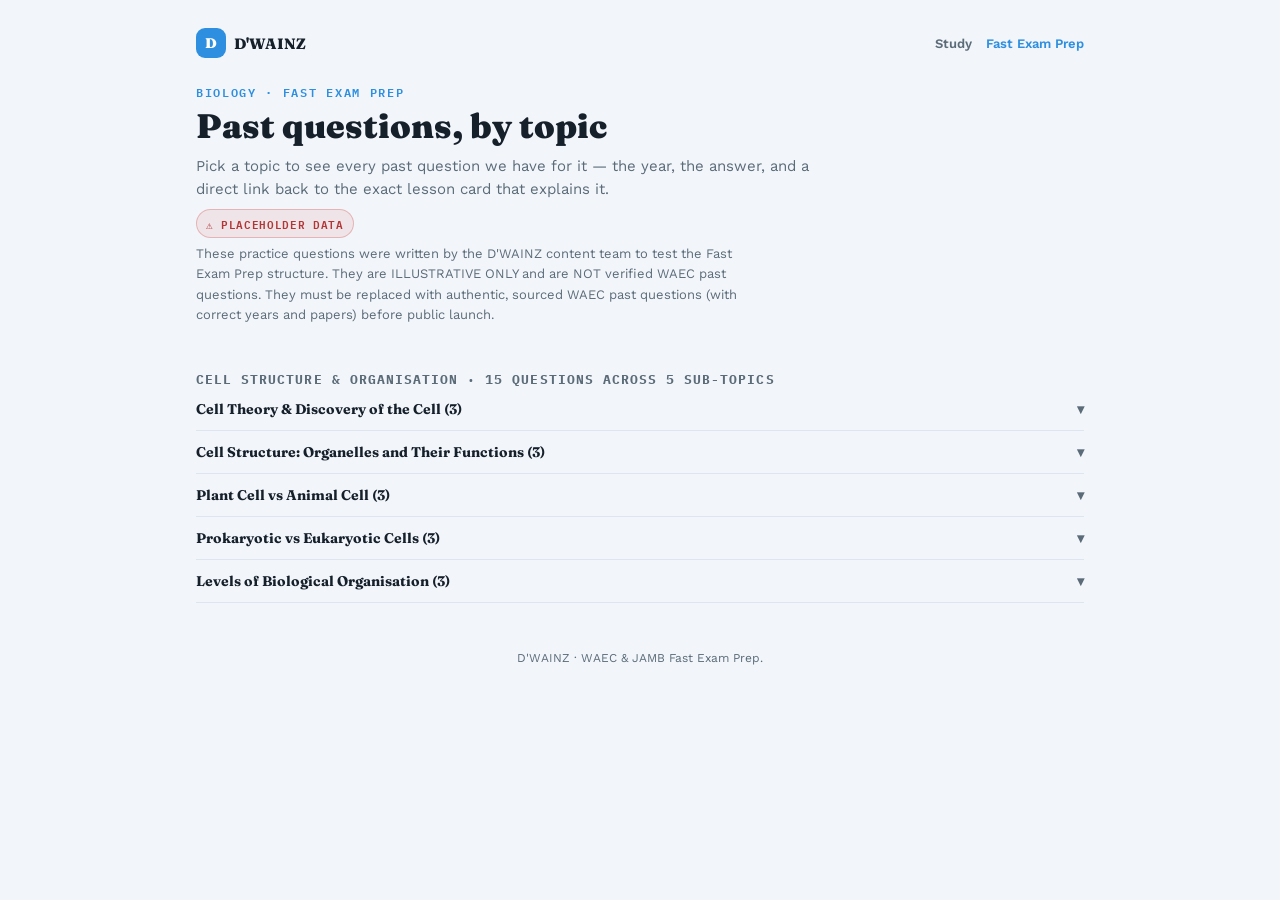
==== waec-prep-app/src/app/fast-prep.html @ 1f8e7e4d "Add Phase 1 WAEC/JAMB exam-prep app pilot (Biology: Cell Structure & Organisation) Real, data-driven" ====
<!doctype html>
<html lang="en">
<head>
<meta charset="utf-8">
<meta name="viewport" content="width=device-width, initial-scale=1, viewport-fit=cover">
<title>Fast Exam Prep — D'WAINZ</title>
<link rel="preconnect" href="https://fonts.googleapis.com">
<link rel="stylesheet" href="https://fonts.googleapis.com/css2?family=Fraunces:opsz,wght@9..144,600;9..144,900&family=Work+Sans:wght@400;500;600&family=IBM+Plex+Mono:wght@500;600&display=swap">
<link rel="stylesheet" href="shared.css">
</head>
<body>
<div class="dw-shell">
  <div class="dw-topbar">
    <a class="dw-brand" href="index.html"><span class="mark">D</span><span class="name">D'WAINZ</span></a>
    <nav class="dw-nav">
      <a href="index.html">Study</a>
      <a href="fast-prep.html" class="active">Fast Exam Prep</a>
    </nav>
  </div>

  <div class="dw-hero">
    <div class="dw-eyebrow" id="subjectLabel">Fast Exam Prep</div>
    <h1 class="dw-h1">Past questions, by topic</h1>
    <p class="dw-lede">Pick a topic to see every past question we have for it — the year, the answer, and a direct link back to the exact lesson card that explains it.</p>
    <div id="placeholderBanner" hidden>
      <span class="dw-badge placeholder">⚠ Placeholder data</span>
      <p class="dw-lede" style="margin-top:6px; font-size:13px;" id="placeholderText"></p>
    </div>
  </div>

  <div id="content"></div>

  <div class="dw-footer">D'WAINZ · WAEC &amp; JAMB Fast Exam Prep.</div>
</div>

<script src="shared.js"></script>
<script>
  var subjectId = Dwainz.qs('subject') || 'biology';
  var focusTopicId = Dwainz.qs('topic');

  Promise.all([Dwainz.loadSubject(subjectId), Dwainz.loadPastQuestions(subjectId)]).then(function (results) {
    var subjectData = results[0], pastData = results[1];
    document.getElementById('subjectLabel').textContent = subjectData.subjectTitle + ' · Fast Exam Prep';

    if (pastData.placeholder) {
      document.getElementById('placeholderBanner').hidden = false;
      document.getElementById('placeholderText').textContent = pastData.disclaimer;
    }

    var content = document.getElementById('content');

    subjectData.topics.forEach(function (topic) {
      var topicQs = pastData.topics[topic.id];
      if (!topicQs) return; // no past-question bank for this topic yet

      var topicWrap = document.createElement('div');
      topicWrap.style.marginTop = '18px';
      var totalQCount = Object.keys(topicQs).reduce(function (n, k) { return n + topicQs[k].length; }, 0);
      topicWrap.innerHTML = '<p class="dw-section-title">' + topic.title + ' · ' + totalQCount + ' questions across ' + Object.keys(topicQs).length + ' sub-topics</p>';

      topic.subtopics.forEach(function (sub) {
        var qs = topicQs[sub.id];
        if (!qs || !qs.length) return;

        var details = document.createElement('details');
        details.className = 'dw-accordion';
        details.id = sub.id;
        if (focusTopicId === topic.id) details.open = true;

        var summary = document.createElement('summary');
        summary.textContent = sub.title + ' (' + qs.length + ')';
        details.appendChild(summary);

        qs.forEach(function (q) {
          var card = document.createElement('div');
          card.className = 'dw-qcard';
          var optionsHtml = q.options.map(function (opt, i) {
            var letter = String.fromCharCode(65 + i);
            var isCorrect = letter === q.answer;
            return '<div class="opt' + (isCorrect ? ' correct' : '') + '">' + letter + '. ' + opt + (isCorrect ? ' ✓' : '') + '</div>';
          }).join('');
          var refCard = q.ref && q.ref.card;
          var reviewHref = 'study.html?subject=' + subjectId + '&topic=' + topic.id + '&subtopic=' + sub.id + '&card=' + refCard + '&from=fastprep';
          card.innerHTML =
            '<div class="qmeta"><span>' + q.year + '</span><span>' + (q.paper || '') + '</span></div>' +
            '<p class="qtext">' + q.question + '</p>' +
            '<div class="opts">' + optionsHtml + '</div>' +
            '<details><summary>Show explanation</summary><p class="explain">' + q.explanation + '</p></details>' +
            (refCard ? '<a class="reviewlink" href="' + reviewHref + '">→ Review the lesson card that explains this</a>' : '');
          details.appendChild(card);
        });

        topicWrap.appendChild(details);
      });

      content.appendChild(topicWrap);
    });

    if (window.location.hash) {
      var target = document.getElementById(window.location.hash.slice(1));
      if (target) { target.open = true; target.scrollIntoView({ behavior: 'smooth', block: 'start' }); }
    }
  }).catch(function (err) {
    document.getElementById('content').textContent = 'Could not load exam prep data.';
    console.error(err);
  });
</script>
</body>
</html>
---- waec-prep-app/src/app/shared.css ----
:root{
  --bg:#F2F6FA; --surface:#FFFFFF; --border:#DCE6EF;
  --ink:#16202B; --dim:#5B6B78;
  --accent:#2E8FE0; --accent-ink:#FFFFFF;
  --good:#12946B; --bad:#D14343;
}
*{box-sizing:border-box;}
html{-webkit-text-size-adjust:100%; text-size-adjust:100%;}
body{
  max-width:100vw; overflow-x:hidden; min-height:100vh;
  margin:0; background:var(--bg); color:var(--ink);
  font-family:"Work Sans",system-ui,sans-serif;
}
a{color:var(--accent);}

.dw-shell{max-width:920px; margin:0 auto; padding:28px 16px 64px; display:flex; flex-direction:column; gap:28px;}

.dw-topbar{display:flex; align-items:center; justify-content:space-between; gap:12px; flex-wrap:wrap;}
.dw-brand{display:flex; align-items:center; gap:8px; text-decoration:none; color:var(--ink);}
.dw-brand .mark{width:30px; height:30px; border-radius:9px; background:var(--accent); color:#fff; display:flex; align-items:center; justify-content:center; font:900 14px "Fraunces",serif;}
.dw-brand .name{font:800 15px "Fraunces",serif;}
.dw-nav{display:flex; gap:14px; font:600 13px "Work Sans"; flex-wrap:wrap;}
.dw-nav a{color:var(--dim); text-decoration:none;}
.dw-nav a.active, .dw-nav a:hover{color:var(--accent);}

.dw-crumbs{font:600 11px "IBM Plex Mono",monospace; letter-spacing:.06em; text-transform:uppercase; color:var(--dim); display:flex; gap:6px; flex-wrap:wrap;}
.dw-crumbs a{color:var(--dim); text-decoration:none;}
.dw-crumbs a:hover{color:var(--accent);}

.dw-hero{display:flex; flex-direction:column; gap:8px;}
.dw-eyebrow{font:600 12px/1 "IBM Plex Mono",monospace; letter-spacing:.14em; text-transform:uppercase; color:var(--accent);}
.dw-h1{font:900 clamp(24px,5vw,34px)/1.2 "Fraunces",serif; margin:0; text-wrap:balance;}
.dw-lede{margin:0; color:var(--dim); font-size:15px; line-height:1.55; max-width:70ch;}

.dw-badge{display:inline-flex; align-items:center; gap:5px; font:600 11px "IBM Plex Mono",monospace; letter-spacing:.06em; text-transform:uppercase; padding:4px 9px; border-radius:20px;}
.dw-badge.placeholder{background:rgba(209,67,67,.1); color:#B23636; border:1px solid rgba(209,67,67,.3);}
.dw-badge.live{background:rgba(18,148,107,.12); color:var(--good); border:1px solid rgba(18,148,107,.3);}
.dw-badge.soon{background:rgba(91,107,120,.1); color:var(--dim); border:1px solid rgba(91,107,120,.25);}

.dw-grid{display:grid; grid-template-columns:repeat(auto-fill, minmax(240px,1fr)); gap:14px;}

.dw-card{
  background:var(--surface); border:1px solid var(--border); border-radius:16px; padding:18px;
  display:flex; flex-direction:column; gap:8px; text-decoration:none; color:var(--ink);
  box-shadow:0 10px 26px -18px rgba(30,80,140,.35); transition:transform .15s, box-shadow .15s;
}
.dw-card:hover{transform:translateY(-2px); box-shadow:0 16px 32px -16px rgba(30,80,140,.4);}
.dw-card h3{margin:0; font:700 17px "Fraunces",serif;}
.dw-card p{margin:0; font-size:13px; color:var(--dim); line-height:1.5;}
.dw-card .meta{font:600 10.5px "IBM Plex Mono",monospace; letter-spacing:.06em; text-transform:uppercase; color:var(--dim); display:flex; gap:8px; align-items:center; flex-wrap:wrap;}
.dw-card.disabled{opacity:.55; pointer-events:none;}

.dw-progress-track{width:100%; height:6px; border-radius:4px; background:rgba(30,80,140,.12); overflow:hidden;}
.dw-progress-fill{height:100%; background:var(--accent); border-radius:4px;}

.dw-section-title{font:800 13px "IBM Plex Mono",monospace; letter-spacing:.08em; text-transform:uppercase; color:var(--dim); margin:0;}

.dw-list{display:flex; flex-direction:column; gap:10px;}
.dw-row{
  background:var(--surface); border:1px solid var(--border); border-radius:14px; padding:14px 16px;
  display:flex; align-items:center; justify-content:space-between; gap:12px; text-decoration:none; color:var(--ink);
}
.dw-row:hover{border-color:var(--accent);}
.dw-row .title{font:700 14px "Work Sans"; display:flex; align-items:center; gap:8px;}
.dw-row .check{color:var(--good); font-size:15px;}
.dw-row .arrow{color:var(--dim);}

.dw-panel{background:var(--surface); border:1px solid var(--border); border-radius:16px; padding:18px; display:flex; flex-direction:column; gap:12px;}

.dw-accordion summary{cursor:pointer; font:700 14px "Fraunces",serif; padding:6px 0; list-style:none; display:flex; align-items:center; justify-content:space-between; gap:8px;}
.dw-accordion summary::-webkit-details-marker{display:none;}
.dw-accordion summary::after{content:'\25BE'; color:var(--dim); transition:transform .15s;}
.dw-accordion[open] summary::after{transform:rotate(180deg);}
.dw-accordion{border-bottom:1px solid var(--border); padding:6px 0;}

.dw-qcard{border:1px solid var(--border); border-radius:12px; padding:14px; display:flex; flex-direction:column; gap:8px; margin:10px 0;}
.dw-qcard .qmeta{font:600 10.5px "IBM Plex Mono",monospace; letter-spacing:.06em; text-transform:uppercase; color:var(--dim); display:flex; gap:10px; flex-wrap:wrap;}
.dw-qcard .qtext{font:700 14px "Work Sans"; margin:0;}
.dw-qcard .opts{display:flex; flex-direction:column; gap:4px; font-size:13px; color:var(--ink);}
.dw-qcard .opts .opt.correct{color:var(--good); font-weight:700;}
.dw-qcard details{margin-top:4px;}
.dw-qcard summary{cursor:pointer; font:600 12px "Work Sans"; color:var(--accent);}
.dw-qcard .explain{font-size:13px; color:var(--dim); margin:6px 0 0; line-height:1.5;}
.dw-qcard .reviewlink{font:600 12px "Work Sans"; text-decoration:none; margin-top:2px; display:inline-block;}

.dw-reelroot{padding:12px 0 8px;}
.dw-reelroot .intro{max-width:640px; margin:0 auto 18px; text-align:center; display:flex; flex-direction:column; gap:8px;}
.dw-reelroot .intro p{margin:0; color:var(--dim); font-size:14px; line-height:1.55;}

.dw-footer{color:var(--dim); font-size:12px; text-align:center; padding:20px 0 0;}

.dw-cert-inline{
  position:relative; overflow:hidden; border:1.5px solid var(--accent); border-radius:14px;
  padding:26px 20px; text-align:center; background:#FBFDFF; max-width:480px; margin:0 auto;
}
.dw-cert-inline .wm{position:absolute; inset:0; display:flex; align-items:center; justify-content:center; font:900 46px "Fraunces",serif; color:rgba(46,143,224,.1); transform:rotate(-18deg); white-space:nowrap; pointer-events:none;}
.dw-cert-inline .inner{position:relative; z-index:1; display:flex; flex-direction:column; align-items:center; gap:6px;}
.dw-cert-inline .seal{font-size:28px;}
.dw-cert-inline .title{font:800 20px "Fraunces",serif; margin:2px 0 0;}
.dw-cert-inline input{background:transparent; border:none; border-bottom:1px solid var(--accent); text-align:center; font:700 18px "Fraunces",serif; color:var(--accent); padding:4px 2px; width:80%;}
.dw-cert-inline input:focus{outline:none;}
.dw-cert-inline .program{font:700 14px "Work Sans"; margin-top:2px;}
.dw-cert-inline .line{margin:0; font-size:12px; color:var(--dim);}
.dw-cert-inline .byline{margin-top:14px; letter-spacing:.14em; text-transform:uppercase; font:600 10px "IBM Plex Mono",monospace; color:var(--accent);}

@media print{
  .dw-topbar, .dw-crumbs, .dw-footer, .dw-cert-actions{display:none !important;}
}
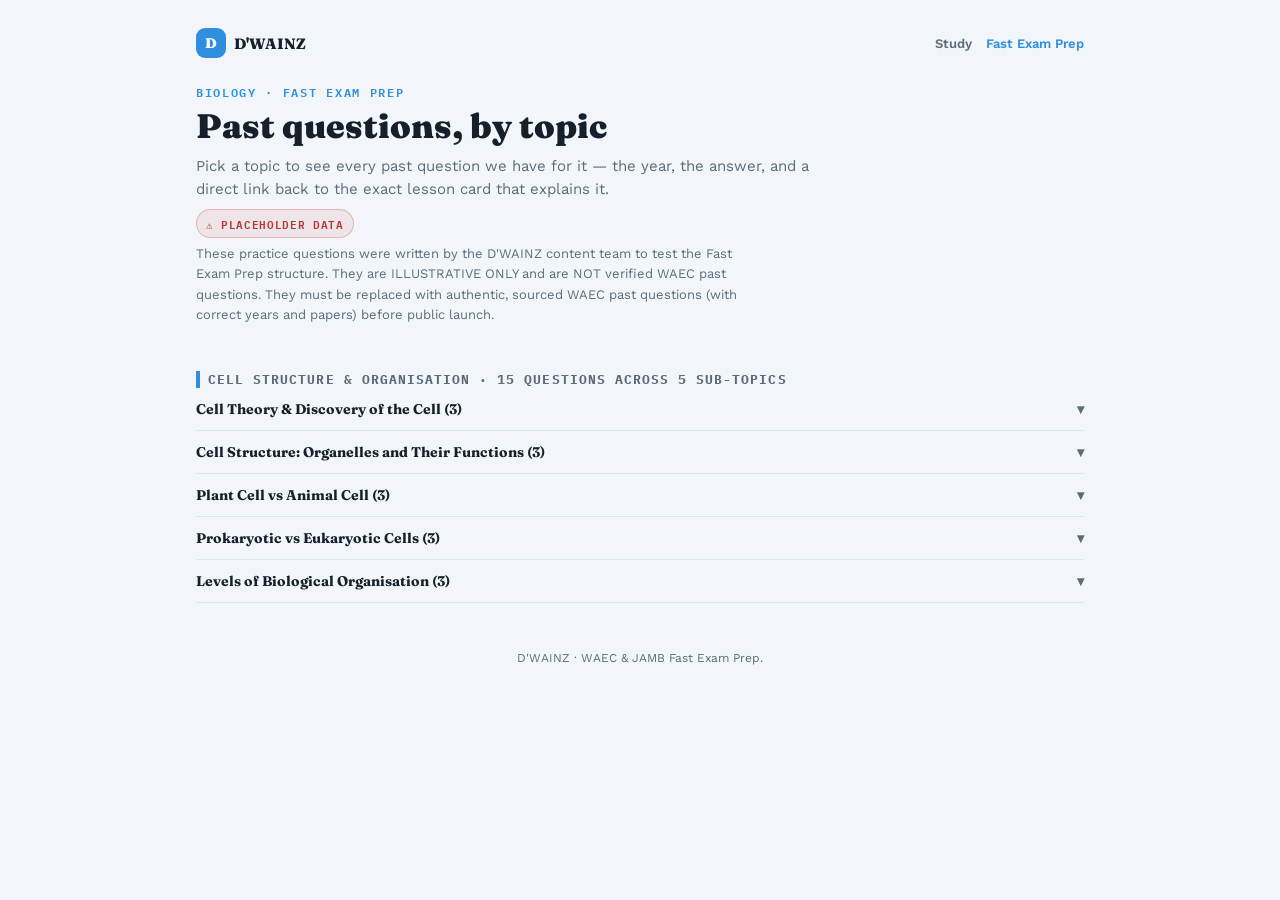
==== commit daa73d07: "Fix WAEC pilot UX: real breadcrumb drill-down, transport buttons, honest fast-prep - Add subject.htm" ====
--- a/waec-prep-app/src/app/fast-prep.html
+++ b/waec-prep-app/src/app/fast-prep.html
@@ -55,8 +55,10 @@
 
       var topicWrap = document.createElement('div');
       topicWrap.style.marginTop = '18px';
+      var tColor = Dwainz.topicColor(subjectData.topics.indexOf(topic));
+      topicWrap.style.setProperty('--topic-accent', tColor.accent);
       var totalQCount = Object.keys(topicQs).reduce(function (n, k) { return n + topicQs[k].length; }, 0);
-      topicWrap.innerHTML = '<p class="dw-section-title">' + topic.title + ' · ' + totalQCount + ' questions across ' + Object.keys(topicQs).length + ' sub-topics</p>';
+      topicWrap.innerHTML = '<p class="dw-section-title" style="border-left:4px solid ' + tColor.accent + '; padding-left:8px;">' + topic.title + ' · ' + totalQCount + ' questions across ' + Object.keys(topicQs).length + ' sub-topics</p>';
 
       topic.subtopics.forEach(function (sub) {
         var qs = topicQs[sub.id];
@@ -74,18 +76,20 @@
         qs.forEach(function (q) {
           var card = document.createElement('div');
           card.className = 'dw-qcard';
+          card.style.setProperty('--topic-accent', tColor.accent);
+          var correctIdx = q.answer.charCodeAt(0) - 65;
           var optionsHtml = q.options.map(function (opt, i) {
             var letter = String.fromCharCode(65 + i);
-            var isCorrect = letter === q.answer;
-            return '<div class="opt' + (isCorrect ? ' correct' : '') + '">' + letter + '. ' + opt + (isCorrect ? ' ✓' : '') + '</div>';
+            return '<button type="button" class="opt" data-idx="' + i + '">' + letter + '. ' + opt + '</button>';
           }).join('');
           var refCard = q.ref && q.ref.card;
           var reviewHref = 'study.html?subject=' + subjectId + '&topic=' + topic.id + '&subtopic=' + sub.id + '&card=' + refCard + '&from=fastprep';
           card.innerHTML =
             '<div class="qmeta"><span>' + q.year + '</span><span>' + (q.paper || '') + '</span></div>' +
             '<p class="qtext">' + q.question + '</p>' +
-            '<div class="opts">' + optionsHtml + '</div>' +
-            '<details><summary>Show explanation</summary><p class="explain">' + q.explanation + '</p></details>' +
+            '<p class="attempt-hint">Tap an option to answer</p>' +
+            '<div class="opts" data-correct="' + correctIdx + '">' + optionsHtml + '</div>' +
+            '<details class="explain-details" data-locked="1"><summary>🔒 Answer first to unlock the explanation</summary><p class="explain">' + q.explanation + '</p></details>' +
             (refCard ? '<a class="reviewlink" href="' + reviewHref + '">→ Review the lesson card that explains this</a>' : '');
           details.appendChild(card);
         });
@@ -100,6 +104,31 @@
       var target = document.getElementById(window.location.hash.slice(1));
       if (target) { target.open = true; target.scrollIntoView({ behavior: 'smooth', block: 'start' }); }
     }
+
+    content.addEventListener('click', function (e) {
+      var btn = e.target.closest('.dw-qcard .opts .opt');
+      if (!btn) return;
+      var group = btn.closest('.opts');
+      if (group.dataset.answered) return;
+      group.dataset.answered = '1';
+      var correctIdx = parseInt(group.dataset.correct, 10);
+      var chosenIdx = parseInt(btn.dataset.idx, 10);
+      var hint = group.previousElementSibling;
+      if (hint && hint.classList.contains('attempt-hint')) {
+        hint.textContent = chosenIdx === correctIdx ? 'Correct ✓' : 'Not quite — correct answer highlighted';
+      }
+      Array.prototype.forEach.call(group.querySelectorAll('.opt'), function (o, i) {
+        o.disabled = true;
+        if (i === correctIdx) o.classList.add('correct');
+      });
+      if (chosenIdx !== correctIdx) btn.classList.add('wrong');
+
+      var details = group.closest('.dw-qcard').querySelector('.explain-details');
+      if (details) {
+        details.removeAttribute('data-locked');
+        details.querySelector('summary').textContent = 'Show explanation';
+      }
+    });
   }).catch(function (err) {
     document.getElementById('content').textContent = 'Could not load exam prep data.';
     console.error(err);
--- a/waec-prep-app/src/app/shared.css
+++ b/waec-prep-app/src/app/shared.css
@@ -40,7 +40,7 @@
 .dw-grid{display:grid; grid-template-columns:repeat(auto-fill, minmax(240px,1fr)); gap:14px;}
 
 .dw-card{
-  background:var(--surface); border:1px solid var(--border); border-radius:16px; padding:18px;
+  background:var(--surface); border:1px solid var(--border); border-left:4px solid var(--topic-accent, var(--border)); border-radius:16px; padding:18px;
   display:flex; flex-direction:column; gap:8px; text-decoration:none; color:var(--ink);
   box-shadow:0 10px 26px -18px rgba(30,80,140,.35); transition:transform .15s, box-shadow .15s;
 }
@@ -57,10 +57,10 @@
 
 .dw-list{display:flex; flex-direction:column; gap:10px;}
 .dw-row{
-  background:var(--surface); border:1px solid var(--border); border-radius:14px; padding:14px 16px;
+  background:var(--surface); border:1px solid var(--border); border-left:4px solid var(--topic-accent, var(--border)); border-radius:14px; padding:14px 16px;
   display:flex; align-items:center; justify-content:space-between; gap:12px; text-decoration:none; color:var(--ink);
 }
-.dw-row:hover{border-color:var(--accent);}
+.dw-row:hover{border-color:var(--topic-accent, var(--accent));}
 .dw-row .title{font:700 14px "Work Sans"; display:flex; align-items:center; gap:8px;}
 .dw-row .check{color:var(--good); font-size:15px;}
 .dw-row .arrow{color:var(--dim);}
@@ -73,11 +73,20 @@
 .dw-accordion[open] summary::after{transform:rotate(180deg);}
 .dw-accordion{border-bottom:1px solid var(--border); padding:6px 0;}
 
-.dw-qcard{border:1px solid var(--border); border-radius:12px; padding:14px; display:flex; flex-direction:column; gap:8px; margin:10px 0;}
+.dw-qcard{border:1px solid var(--border); border-left:4px solid var(--topic-accent, var(--border)); border-radius:12px; padding:14px; display:flex; flex-direction:column; gap:8px; margin:10px 0;}
 .dw-qcard .qmeta{font:600 10.5px "IBM Plex Mono",monospace; letter-spacing:.06em; text-transform:uppercase; color:var(--dim); display:flex; gap:10px; flex-wrap:wrap;}
 .dw-qcard .qtext{font:700 14px "Work Sans"; margin:0;}
 .dw-qcard .opts{display:flex; flex-direction:column; gap:4px; font-size:13px; color:var(--ink);}
-.dw-qcard .opts .opt.correct{color:var(--good); font-weight:700;}
+.dw-qcard .opts .opt{
+  display:block; width:100%; background:none; border:none; text-align:left; font:inherit; color:inherit;
+  padding:5px 6px; border-radius:6px; cursor:pointer;
+}
+.dw-qcard .opts .opt:hover:not(:disabled){background:rgba(46,143,224,.08);}
+.dw-qcard .opts .opt:disabled{cursor:default;}
+.dw-qcard .opts .opt.correct{color:var(--good); font-weight:700; background:rgba(18,148,107,.1);}
+.dw-qcard .opts .opt.wrong{color:var(--bad); font-weight:700; background:rgba(209,67,67,.08);}
+.dw-qcard .attempt-hint{font:600 11px "IBM Plex Mono",monospace; letter-spacing:.04em; text-transform:uppercase; color:var(--dim); margin:0;}
+.dw-qcard details[data-locked] summary{color:var(--dim); cursor:default; pointer-events:none; opacity:.7;}
 .dw-qcard details{margin-top:4px;}
 .dw-qcard summary{cursor:pointer; font:600 12px "Work Sans"; color:var(--accent);}
 .dw-qcard .explain{font-size:13px; color:var(--dim); margin:6px 0 0; line-height:1.5;}
